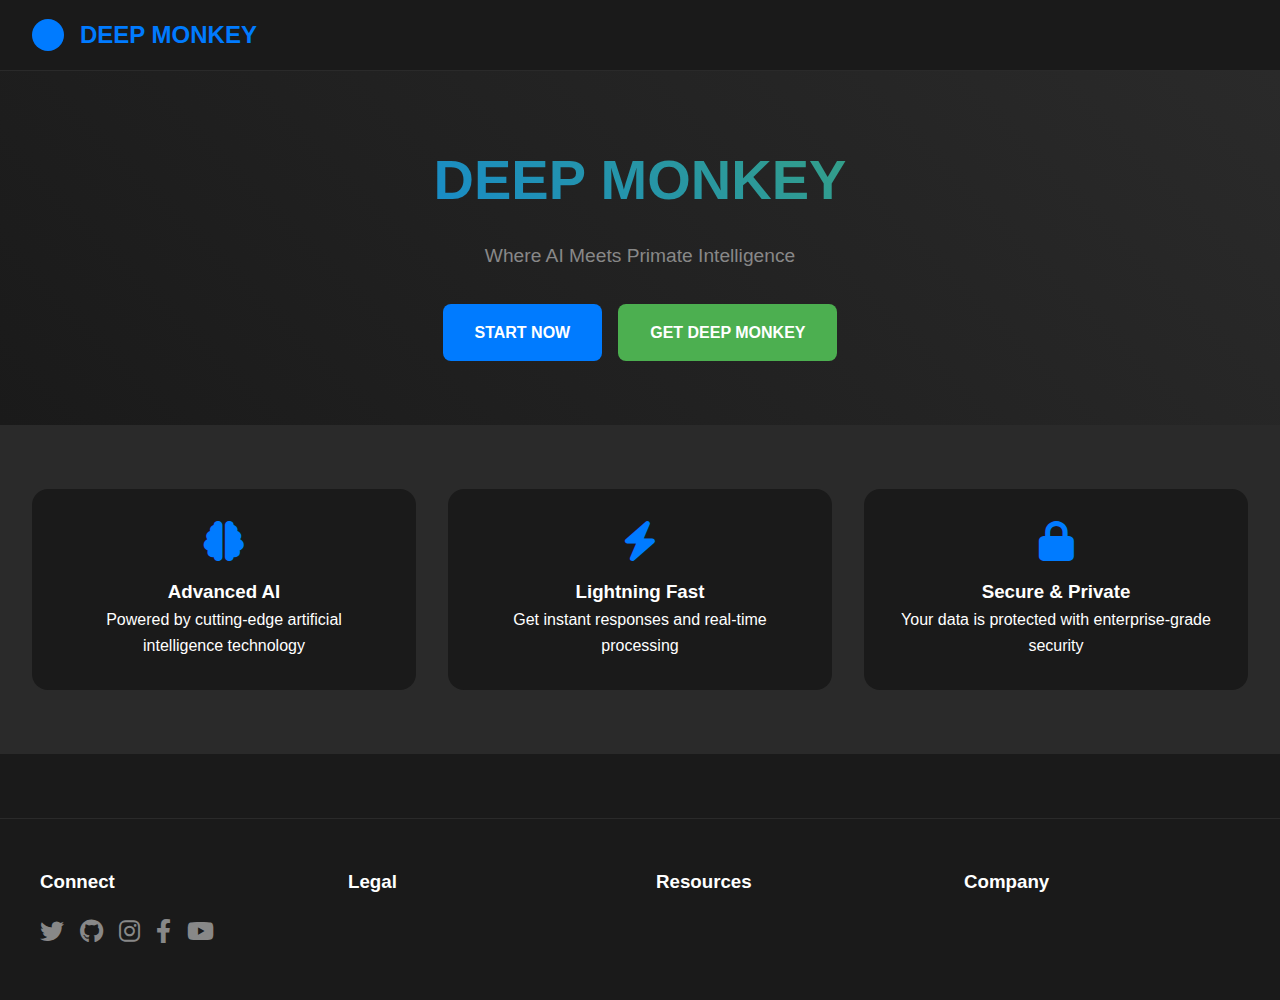
==== index.html @ 63c3759b "Initial commit18" ====
<!DOCTYPE html>
<html lang="en">
<head>
    <meta charset="UTF-8">
    <meta name="viewport" content="width=device-width, initial-scale=1.0">
    <title>DeepMonkey - AI Meets Primate Intelligence</title>
    <link href="https://cdnjs.cloudflare.com/ajax/libs/font-awesome/6.0.0/css/all.min.css" rel="stylesheet">
    <style>
        :root {
            --primary-color: #007bff;
            --secondary-color: #4CAF50;
            --dark-bg: #1a1a1a;
            --lighter-dark: #2a2a2a;
            --text-light: #ffffff;
            --text-muted: #888;
        }

        * {
            margin: 0;
            padding: 0;
            box-sizing: border-box;
        }

        body {
            font-family: -apple-system, BlinkMacSystemFont, 'Segoe UI', Roboto, sans-serif;
            line-height: 1.6;
            color: var(--text-light);
            background-color: var(--dark-bg);
        }

        /* Header */
        .header {
            padding: 1rem 2rem;
            display: flex;
            align-items: center;
            justify-content: space-between;
            background-color: var(--dark-bg);
            border-bottom: 1px solid var(--lighter-dark);
        }

        .logo-container {
            display: flex;
            align-items: center;
            gap: 1rem;
        }

        .logo-icon {
            width: 32px;
            height: 32px;
            background-color: var(--primary-color);
            border-radius: 50%;
        }

        .logo-text {
            font-size: 1.5rem;
            font-weight: bold;
            color: var(--primary-color);
        }

        /* Hero Section */
        .hero {
            text-align: center;
            padding: 4rem 2rem;
            background: linear-gradient(45deg, var(--dark-bg), var(--lighter-dark));
        }

        .hero h1 {
            font-size: 3.5rem;
            margin-bottom: 1rem;
            background: linear-gradient(45deg, var(--primary-color), var(--secondary-color));
            -webkit-background-clip: text;
            -webkit-text-fill-color: transparent;
        }

        .hero p {
            font-size: 1.2rem;
            color: var(--text-muted);
            margin-bottom: 2rem;
        }

        /* Buttons */
        .button-container {
            display: flex;
            gap: 1rem;
            justify-content: center;
            margin-top: 2rem;
        }

        .button {
            padding: 1rem 2rem;
            border-radius: 0.5rem;
            font-weight: bold;
            text-decoration: none;
            transition: transform 0.2s;
        }

        .button:hover {
            transform: translateY(-2px);
        }

        .button-primary {
            background-color: var(--primary-color);
            color: white;
        }

        .button-secondary {
            background-color: var(--secondary-color);
            color: white;
        }

        /* Features Section */
        .features {
            padding: 4rem 2rem;
            display: grid;
            grid-template-columns: repeat(auto-fit, minmax(300px, 1fr));
            gap: 2rem;
            background-color: var(--lighter-dark);
        }

        .feature-card {
            padding: 2rem;
            border-radius: 1rem;
            background-color: var(--dark-bg);
            text-align: center;
        }

        .feature-card i {
            font-size: 2.5rem;
            color: var(--primary-color);
            margin-bottom: 1rem;
        }

        /* Footer */
        .footer {
            background-color: var(--dark-bg);
            padding: 3rem 2rem;
            margin-top: 4rem;
            border-top: 1px solid var(--lighter-dark);
        }

        .footer-content {
            max-width: 1200px;
            margin: 0 auto;
            display: grid;
            grid-template-columns: repeat(4, 1fr);
            gap: 2rem;
        }

        .footer-section h3 {
            color: var(--text-light);
            margin-bottom: 1rem;
        }

        .footer-section ul {
            list-style: none;
        }

        .footer-section ul li {
            margin-bottom: 0.5rem;
        }

        .footer-section a {
            color: var(--text-muted);
            text-decoration: none;
            transition: color 0.2s;
        }

        .footer-section a:hover {
            color: var(--primary-color);
        }

        .social-icons {
            display: flex;
            gap: 1rem;
        }

        .social-icons a {
            color: var(--text-muted);
            font-size: 1.5rem;
            transition: color 0.2s;
        }

        .social-icons a:hover {
            color: var(--primary-color);
        }

        @media (max-width: 768px) {
            .footer-content {
                grid-template-columns: repeat(2, 1fr);
            }
            
            .button-container {
                flex-direction: column;
                align-items: center;
            }
        }

        @media (max-width: 480px) {
            .footer-content {
                grid-template-columns: 1fr;
            }
        }
    </style>
</head>
<body>
    <header class="header">
        <div class="logo-container">
            <div class="logo-icon"></div>
            <div class="logo-text">DEEP MONKEY</div>
        </div>
    </header>

    <section class="hero">
        <h1>DEEP MONKEY</h1>
        <p>Where AI Meets Primate Intelligence</p>
        <div class="button-container">
            <a href="chat.html" class="button button-primary">START NOW</a>
            <a href="store.html" class="button button-secondary">GET DEEP MONKEY</a>
        </div>
    </section>

    <section class="features">
        <div class="feature-card">
            <i class="fas fa-brain"></i>
            <h3>Advanced AI</h3>
            <p>Powered by cutting-edge artificial intelligence technology</p>
        </div>
        <div class="feature-card">
            <i class="fas fa-bolt"></i>
            <h3>Lightning Fast</h3>
            <p>Get instant responses and real-time processing</p>
        </div>
        <div class="feature-card">
            <i class="fas fa-lock"></i>
            <h3>Secure & Private</h3>
            <p>Your data is protected with enterprise-grade security</p>
        </div>
    </section>

    <footer class="footer">
        <div class="footer-content">
            <div class="footer-section">
                <h3>Connect</h3>
                <div class="social-icons">
                    <a href="https://x.com/DeepMonkeychat"><i class="fab fa-twitter"></i></a>
                    <a href="https://github.com/deepmonkeydev"><i class="fab fa-github"></i></a>
                    <a href="https://www.instagram.com/deepmonkeydev"><i class="fab fa-instagram"></i></a>
                    <a href="https://www.facebook.com/profile.php?id=61572507521822"><i class="fab fa-facebook-f"></i></a>
                    <a href="https://www.youtube.com/@DeepMonkey-i9e"><i class="fab fa-youtube"></i></a>
                </div>
            </div>
            <div class="footer-section">
                <h3>Legal</h3>
                <ul>

                </ul>
            </div>
            <div class="footer-section">
                <h3>Resources</h3>
                <ul>
                 
                </ul>
            </div>
            <div class="footer-section">
                <h3>Company</h3>
                <ul>
                  
                </ul>
            </div>
        </div>
    </footer>
</body>
</html>
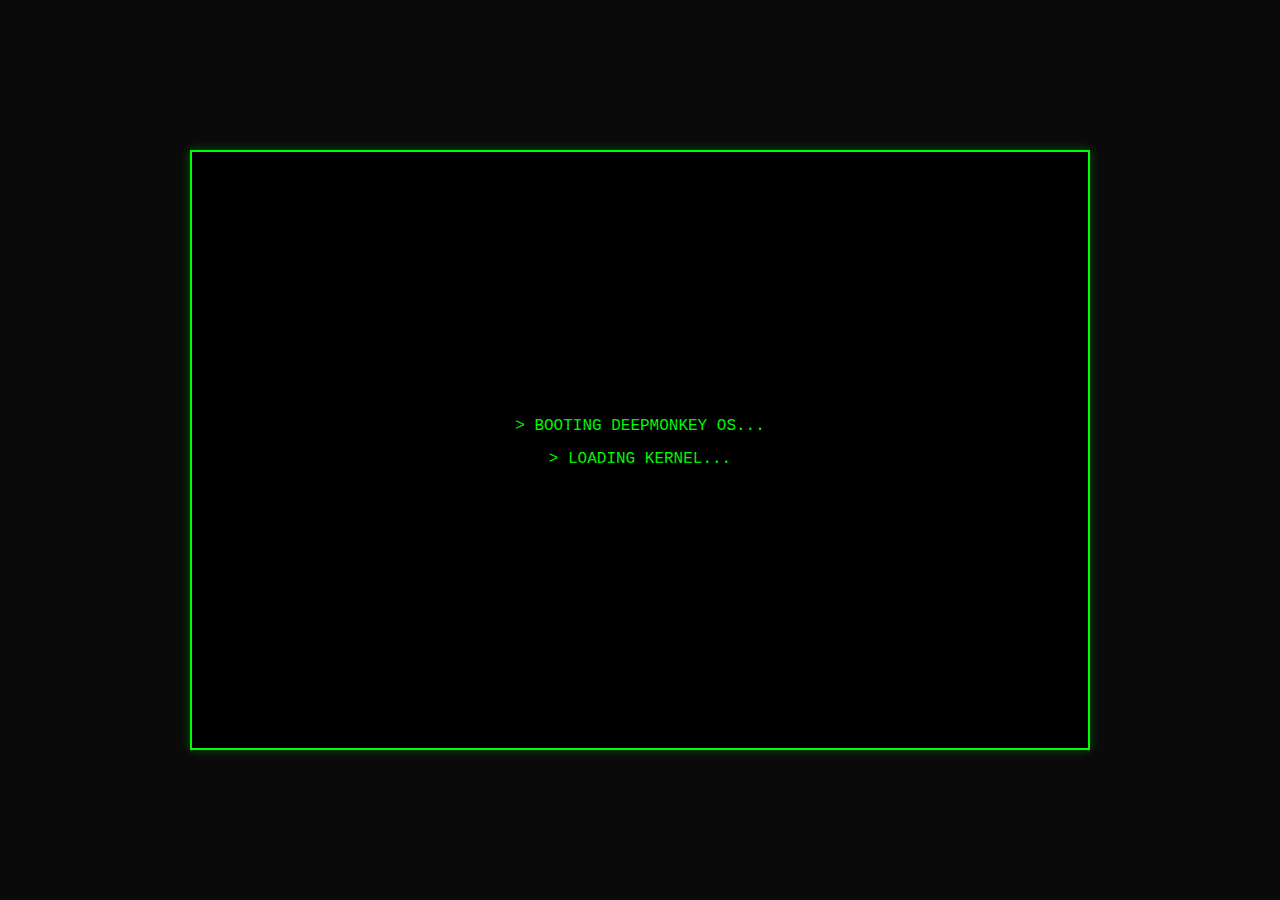
==== commit 5158fdc4: "Initial commit" ====
--- a/index.html
+++ b/index.html
@@ -3,271 +3,185 @@
 <head>
     <meta charset="UTF-8">
     <meta name="viewport" content="width=device-width, initial-scale=1.0">
-    <title>DeepMonkey - AI Meets Primate Intelligence</title>
-    <link href="https://cdnjs.cloudflare.com/ajax/libs/font-awesome/6.0.0/css/all.min.css" rel="stylesheet">
-    <style>
-        :root {
-            --primary-color: #007bff;
-            --secondary-color: #4CAF50;
-            --dark-bg: #1a1a1a;
-            --lighter-dark: #2a2a2a;
-            --text-light: #ffffff;
-            --text-muted: #888;
+    <title>Terminal Theme Demo</title>
+    <link rel="stylesheet" href="styles.css">
+</head>
+<body>
+    <div class="terminal">
+        <div class="boot-screen" id="boot-screen">
+            <p id="boot-line-1" style="display: none;">> Booting deepMonkey OS...</p>
+            <p id="boot-line-2" style="display: none;">> Loading kernel...</p>
+            <p id="boot-line-3" style="display: none;">> Initializing drivers...</p>
+            <p id="boot-line-4" style="display: none;">> System time: <span id="boot-time"></span></p>
+            <p id="boot-line-5" style="display: none;">> System check complete...</p>
+            <p id="boot-line-6" style="display: none;">> Loading DeepMonkey.Chat...</p>
+            <p id="boot-line-7" style="display: none;" class="error">SYSTEM: HALT</p>
+        </div>
+
+        <div class="main-interface" id="main-interface" style="display: none;">
+            <button class="hamburger" aria-label="Open menu">≡</button>
+            <div class="menu-bar" id="menu-bar">
+                <ul>
+                    <li><a href="#" data-content="main">FILE</a></li>
+                    <li><a href="#" data-content="edit">EDIT</a></li>
+                    <li><a href="#" data-content="run">RUN</a></li>
+                    <li><a href="#" data-content="contact">HELP</a></li>
+                </ul>
+            </div>
+
+            <div class="screen">
+                <div class="content" id="main-content" style="display: none;">
+                    <p></p>
+                    <p></p>
+                    <p></p>
+                </div>
+                <div class="content" id="edit-content" style="display: none;">
+                    <p>> EDIT MODE</p>
+                    <p>EDIT COMMANDS COMING SOON.</p>
+                </div>
+                <div class="content" id="run-content" style="display: none;">
+                    <p>> RUN MODE</p>
+                    <p>RUN COMMANDS COMING SOON.</p>
+                </div>
+                <div class="content" id="contact-content" style="display: none;">
+                    <p>> CONTACT US</p>
+                    <p>TYPE 'EMAIL' TO REACH OUT.</p>
+                </div>
+                <div class="content" id="credit-warning" style="display: none;">
+                    &nbsp;
+                    &nbsp;
+                    &nbsp;
+                    &nbsp;
+                    &nbsp;
+                    &nbsp;
+                    &nbsp;
+                    &nbsp;
+                    <p style="color: #FF0000;">SYSTEM: HALT</p>
+                    <p style="color: #FF0000;">PLEASE LOAD MORE CREDITS</p>
+                    <p style="color: #FF0000;">BTC WALLET: 34xZB66ai2Zi9w5tqdQ6mmktQCW9hbXGej
+                    </p>
+                </div>
+            </div>
+
+            <div class="wavy-line"></div>
+            <hr class="divider">
+
+            <footer class="bottom-row">
+                <div class="prompt">
+                    <span>(deepMonkey) :</span>
+                    <input type="text" maxlength="12" class="input-prompt" placeholder="_">
+                </div>
+                <div class="time-date" id="time-date">
+                    <div id="date"></div>
+                    <div id="time"></div>
+                </div>
+            </footer>
+        </div>
+    </div>
+
+    <script>
+        // Boot sequence
+        const bootScreen = document.getElementById('boot-screen');
+        const mainInterface = document.getElementById('main-interface');
+        const bootLines = [
+            document.getElementById('boot-line-1'),
+            document.getElementById('boot-line-2'),
+            document.getElementById('boot-line-3'),
+            document.getElementById('boot-line-4'),
+            document.getElementById('boot-line-5'),
+            document.getElementById('boot-line-6'),
+            document.getElementById('boot-line-7')
+        ];
+        const bootTime = document.getElementById('boot-time');
+
+        function updateBootTime() {
+            const now = new Date();
+            bootTime.textContent = `${now.getMonth() + 1}/${now.getDate()}/${now.getFullYear()} ${now.toLocaleTimeString('en-US', { hour12: false })}`;
         }
 
-        * {
-            margin: 0;
-            padding: 0;
-            box-sizing: border-box;
+        let delay = 0;
+        bootLines.forEach((line, index) => {
+            setTimeout(() => {
+                line.style.display = 'block';
+                if (index === 3) updateBootTime(); // Update time on "System time" line (now line 4)
+            }, delay);
+            delay += 600; // 0.6 seconds between each line
+        });
+
+        // Fade out boot screen and show main interface with credit warning
+        setTimeout(() => {
+            bootScreen.style.opacity = '0';
+            setTimeout(() => {
+                bootScreen.style.display = 'none';
+                mainInterface.style.display = 'block';
+                mainInterface.style.opacity = '1';
+                // Show the main content by default
+                document.getElementById('main-content').style.display = 'block';
+                // Show the credit warning after a short delay
+                setTimeout(() => {
+                    document.getElementById('credit-warning').style.display = 'block';
+                }, 1000); // Delay 1 second to allow main content to appear first
+            }, 500); // Fade transition duration
+        }, delay + 1200); // After last line + 1.2s to emphasize error
+
+        // Live time and date update for main interface
+        function updateTimeDate() {
+            const now = new Date();
+            document.getElementById('date').textContent = `${now.getMonth() + 1}/${now.getDate()}/${now.getFullYear()}`;
+            document.getElementById('time').textContent = now.toLocaleTimeString('en-US', { hour12: false });
         }
+        setInterval(updateTimeDate, 1000);
+        updateTimeDate();
 
-        body {
-            font-family: -apple-system, BlinkMacSystemFont, 'Segoe UI', Roboto, sans-serif;
-            line-height: 1.6;
-            color: var(--text-light);
-            background-color: var(--dark-bg);
-        }
+        // Menu bar functionality
+        const hamburger = document.querySelector('.hamburger');
+        const menuBar = document.querySelector('.menu-bar');
+        const links = document.querySelectorAll('.menu-bar a');
+        const contents = document.querySelectorAll('.content');
+        const inputPrompt = document.querySelector('.input-prompt');
 
-        /* Header */
-        .header {
-            padding: 1rem 2rem;
-            display: flex;
-            align-items: center;
-            justify-content: space-between;
-            background-color: var(--dark-bg);
-            border-bottom: 1px solid var(--lighter-dark);
-        }
+        hamburger.addEventListener('click', () => {
+            menuBar.classList.toggle('active');
+        });
 
-        .logo-container {
-            display: flex;
-            align-items: center;
-            gap: 1rem;
-        }
+        links.forEach(link => {
+            link.addEventListener('click', (e) => {
+                e.preventDefault();
+                const contentId = link.getAttribute('data-content') + '-content';
+                contents.forEach(content => content.style.display = 'none');
+                document.getElementById(contentId).style.display = 'block';
+                // Hide credit warning when navigating away
+                if (contentId !== 'credit-warning') {
+                    document.getElementById('credit-warning').style.display = 'none';
+                }
+                menuBar.classList.remove('active');
+                inputPrompt.value = '';
+            });
+        });
 
-        .logo-icon {
-            width: 32px;
-            height: 32px;
-            background-color: var(--primary-color);
-            border-radius: 50%;
-        }
+        document.addEventListener('click', (e) => {
+            if (!hamburger.contains(e.target) && !menuBar.contains(e.target)) {
+                menuBar.classList.remove('active');
+            }
+        });
 
-        .logo-text {
-            font-size: 1.5rem;
-            font-weight: bold;
-            color: var(--primary-color);
-        }
+        // Input functionality
+        inputPrompt.addEventListener('keypress', (e) => {
+            if (e.key === 'Enter') {
+                const command = inputPrompt.value.toUpperCase();
+                if (command === 'EMAIL') {
+                    alert('Email functionality coming soon!');
+                }
+                inputPrompt.value = '';
+            }
+        });
 
-        /* Hero Section */
-        .hero {
-            text-align: center;
-            padding: 4rem 2rem;
-            background: linear-gradient(45deg, var(--dark-bg), var(--lighter-dark));
-        }
-
-        .hero h1 {
-            font-size: 3.5rem;
-            margin-bottom: 1rem;
-            background: linear-gradient(45deg, var(--primary-color), var(--secondary-color));
-            -webkit-background-clip: text;
-            -webkit-text-fill-color: transparent;
-        }
-
-        .hero p {
-            font-size: 1.2rem;
-            color: var(--text-muted);
-            margin-bottom: 2rem;
-        }
-
-        /* Buttons */
-        .button-container {
-            display: flex;
-            gap: 1rem;
-            justify-content: center;
-            margin-top: 2rem;
-        }
-
-        .button {
-            padding: 1rem 2rem;
-            border-radius: 0.5rem;
-            font-weight: bold;
-            text-decoration: none;
-            transition: transform 0.2s;
-        }
-
-        .button:hover {
-            transform: translateY(-2px);
-        }
-
-        .button-primary {
-            background-color: var(--primary-color);
-            color: white;
-        }
-
-        .button-secondary {
-            background-color: var(--secondary-color);
-            color: white;
-        }
-
-        /* Features Section */
-        .features {
-            padding: 4rem 2rem;
-            display: grid;
-            grid-template-columns: repeat(auto-fit, minmax(300px, 1fr));
-            gap: 2rem;
-            background-color: var(--lighter-dark);
-        }
-
-        .feature-card {
-            padding: 2rem;
-            border-radius: 1rem;
-            background-color: var(--dark-bg);
-            text-align: center;
-        }
-
-        .feature-card i {
-            font-size: 2.5rem;
-            color: var(--primary-color);
-            margin-bottom: 1rem;
-        }
-
-        /* Footer */
-        .footer {
-            background-color: var(--dark-bg);
-            padding: 3rem 2rem;
-            margin-top: 4rem;
-            border-top: 1px solid var(--lighter-dark);
-        }
-
-        .footer-content {
-            max-width: 1200px;
-            margin: 0 auto;
-            display: grid;
-            grid-template-columns: repeat(4, 1fr);
-            gap: 2rem;
-        }
-
-        .footer-section h3 {
-            color: var(--text-light);
-            margin-bottom: 1rem;
-        }
-
-        .footer-section ul {
-            list-style: none;
-        }
-
-        .footer-section ul li {
-            margin-bottom: 0.5rem;
-        }
-
-        .footer-section a {
-            color: var(--text-muted);
-            text-decoration: none;
-            transition: color 0.2s;
-        }
-
-        .footer-section a:hover {
-            color: var(--primary-color);
-        }
-
-        .social-icons {
-            display: flex;
-            gap: 1rem;
-        }
-
-        .social-icons a {
-            color: var(--text-muted);
-            font-size: 1.5rem;
-            transition: color 0.2s;
-        }
-
-        .social-icons a:hover {
-            color: var(--primary-color);
-        }
-
-        @media (max-width: 768px) {
-            .footer-content {
-                grid-template-columns: repeat(2, 1fr);
-            }
-            
-            .button-container {
-                flex-direction: column;
-                align-items: center;
-            }
-        }
-
-        @media (max-width: 480px) {
-            .footer-content {
-                grid-template-columns: 1fr;
-            }
-        }
-    </style>
-</head>
-<body>
-    <header class="header">
-        <div class="logo-container">
-            <div class="logo-icon"></div>
-            <div class="logo-text">DEEP MONKEY</div>
-        </div>
-    </header>
-
-    <section class="hero">
-        <h1>DEEP MONKEY</h1>
-        <p>Where AI Meets Primate Intelligence</p>
-        <div class="button-container">
-            <a href="chat.html" class="button button-primary">START NOW</a>
-            <a href="store.html" class="button button-secondary">GET DEEP MONKEY</a>
-        </div>
-    </section>
-
-    <section class="features">
-        <div class="feature-card">
-            <i class="fas fa-brain"></i>
-            <h3>Advanced AI</h3>
-            <p>Powered by cutting-edge artificial intelligence technology</p>
-        </div>
-        <div class="feature-card">
-            <i class="fas fa-bolt"></i>
-            <h3>Lightning Fast</h3>
-            <p>Get instant responses and real-time processing</p>
-        </div>
-        <div class="feature-card">
-            <i class="fas fa-lock"></i>
-            <h3>Secure & Private</h3>
-            <p>Your data is protected with enterprise-grade security</p>
-        </div>
-    </section>
-
-    <footer class="footer">
-        <div class="footer-content">
-            <div class="footer-section">
-                <h3>Connect</h3>
-                <div class="social-icons">
-                    <a href="https://x.com/DeepMonkeychat"><i class="fab fa-twitter"></i></a>
-                    <a href="https://github.com/deepmonkeydev"><i class="fab fa-github"></i></a>
-                    <a href="https://www.instagram.com/deepmonkeydev"><i class="fab fa-instagram"></i></a>
-                    <a href="https://www.facebook.com/profile.php?id=61572507521822"><i class="fab fa-facebook-f"></i></a>
-                    <a href="https://www.youtube.com/@DeepMonkey-i9e"><i class="fab fa-youtube"></i></a>
-                </div>
-            </div>
-            <div class="footer-section">
-                <h3>Legal</h3>
-                <ul>
-
-                </ul>
-            </div>
-            <div class="footer-section">
-                <h3>Resources</h3>
-                <ul>
-                 
-                </ul>
-            </div>
-            <div class="footer-section">
-                <h3>Company</h3>
-                <ul>
-                  
-                </ul>
-            </div>
-        </div>
-    </footer>
+        // Button interactivity
+        document.querySelectorAll('.content button').forEach(btn => {
+            btn.addEventListener('click', () => {
+                alert(`You clicked: ${btn.textContent}`);
+            });
+        });
+    </script>
 </body>
 </html>--- a/styles.css
+++ b/styles.css
@@ -0,0 +1,304 @@
+/* Reset default styles */
+* {
+    margin: 0;
+    padding: 0;
+    box-sizing: border-box;
+}
+
+body {
+    background-color: #0A0A0A;
+    display: flex;
+    justify-content: center;
+    align-items: center;
+    min-height: 100vh;
+    cursor: url('data:image/svg+xml;utf8,<svg xmlns="http://www.w3.org/2000/svg" width="16" height="16" viewBox="0 0 16 16"><rect width="16" height="16" fill="%2300FF00"/></svg>') 8 8, auto;
+}
+
+/* Terminal container */
+.terminal {
+    width: 90vw;
+    max-width: 900px;
+    height: 80vh;
+    max-height: 600px;
+    background-color: #000000;
+    border: 2px solid #00FF00;
+    box-shadow: 0 0 10px rgba(0, 255, 0, 0.3);
+    font-family: 'Courier New', Courier, monospace;
+    color: #00FF00;
+    text-transform: uppercase;
+    position: relative;
+    overflow: hidden;
+    animation: flicker 0.1s infinite alternate;
+}
+
+/* CRT scanline effect */
+.terminal::after {
+    content: '';
+    position: absolute;
+    top: 0;
+    left: 0;
+    width: 100%;
+    height: 100%;
+    background: repeating-linear-gradient(
+        0deg,
+        rgba(0, 0, 0, 0.1),
+        rgba(0, 0, 0, 0.1) 2px,
+        transparent 2px,
+        transparent 4px
+    );
+    pointer-events: none;
+}
+
+/* Boot screen */
+.boot-screen {
+    padding: 20px;
+    height: 100%;
+    display: flex;
+    flex-direction: column;
+    justify-content: center;
+    align-items: center;
+    transition: opacity 0.5s ease;
+    opacity: 1;
+}
+
+.boot-screen p {
+    margin-bottom: 15px;
+}
+
+/* Error message styling */
+.boot-screen .error {
+    color: #FF0000;
+    font-weight: bold;
+    animation: blink 0.5s step-end infinite;
+}
+
+/* Blinking animation for error */
+@keyframes blink {
+    50% { opacity: 0; }
+}
+
+/* Main interface */
+.main-interface {
+    height: 100%;
+    display: flex;
+    flex-direction: column;
+    opacity: 0;
+    transition: opacity 0.5s ease;
+}
+
+/* Hamburger menu button */
+.hamburger {
+    position: absolute;
+    top: 10px;
+    left: 10px;
+    background-color: #000000;
+    color: #00FF00;
+    border: 1px solid #00FF00;
+    font-size: 1.5em;
+    padding: 5px 10px;
+    cursor: pointer;
+    transition: background-color 0.2s ease;
+}
+
+.hamburger:hover {
+    background-color: #00FF00;
+    color: #000000;
+}
+
+/* Menu bar */
+.menu-bar {
+    position: absolute;
+    top: 0;
+    left: 0;
+    width: 100%;
+    background-color: transparent;
+    display: none;
+}
+
+.menu-bar.active {
+    display: block;
+}
+
+.menu-bar ul {
+    list-style: none;
+    display: flex;
+    justify-content: flex-start;
+    padding: 10px 60px;
+}
+
+.menu-bar ul li {
+    margin-right: 30px;
+}
+
+.menu-bar ul li a {
+    color: #00FF00;
+    text-decoration: none;
+    padding: 5px;
+}
+
+.menu-bar ul li a:hover {
+    background-color: #00FF00;
+    color: #000000;
+}
+
+/* Screen area */
+.screen {
+    padding: 10px;
+    flex-grow: 1;
+    display: flex;
+    justify-content: center;
+    align-items: center;
+    width: 100%;
+    height: calc(100% - 60px); /* Adjust for footer and wavy line */
+    position: relative;
+}
+
+/* Content */
+.content {
+    display: flex;
+    flex-direction: column;
+    justify-content: center;
+    align-items: center;
+    text-align: center;
+    width: 100%;
+    height: 100%;
+    margin: 0;
+}
+
+/* Credit warning styling */
+#credit-warning {
+    position: absolute;
+    top: 50%; /* Center vertically within terminal */
+    left: 50%; /* Center horizontally within terminal */
+    transform: translate(-50%, -50%); /* Exact centering */
+    text-align: center;
+    animation: flash 1s infinite; /* Flash animation */
+    z-index: 10; /* Ensure it stays above other content */
+    width: 80%; /* Constrain width to avoid edge overflow */
+    margin: 0 auto; /* Center horizontally within constrained width */
+}
+
+#credit-warning p {
+    color: #FF0000; /* Red text */
+    font-weight: bold; /* Bold text */
+    font-size: 1.5em; /* Slightly larger text */
+    margin: 10px 0; /* Increased margin for spacing */
+    white-space: nowrap; /* Prevent text wrapping */
+}
+
+/* Flashing animation for credit warning */
+@keyframes flash {
+    0% { opacity: 1; }
+    50% { opacity: 0; }
+    100% { opacity: 1; }
+}
+
+/* Horizontal divider */
+.divider {
+    border: 0;
+    border-top: 1px solid #00FF00;
+    margin: 0 20px;
+}
+
+/* Wavy line */
+.wavy-line {
+    position: absolute;
+    bottom: 60px; /* Position above footer */
+    left: 0;
+    width: 100%;
+    height: 20px;
+    background: linear-gradient(to right, #00FF00, #00FF00) padding-box,
+                repeating-linear-gradient(
+                    -45deg,
+                    transparent 0,
+                    transparent 10px,
+                    #00FF00 10px,
+                    #00FF00 20px
+                ) border-box;
+    background-size: 100% 100%;
+    pointer-events: none;
+}
+
+/* Footer (bottom row) */
+.bottom-row {
+    display: flex;
+    justify-content: space-between;
+    align-items: center;
+    padding: 10px 20px;
+    background-color: #000000;
+    position: absolute;
+    bottom: 0;
+    width: 100%;
+    height: 40px; /* Fixed height for footer */
+}
+
+/* Prompt */
+.prompt {
+    font-size: 1.2em;
+    display: flex;
+    align-items: center;
+}
+
+.input-prompt {
+    background-color: #000000;
+    color: #00FF00;
+    border: none;
+    font-family: 'Courier New', Courier, monospace;
+    font-size: 1.2em;
+    text-transform: uppercase;
+    width: 20ch;
+    padding: 0;
+    margin-left: 5px;
+    outline: none;
+}
+
+.input-prompt::placeholder {
+    color: #00FF00;
+    opacity: 0.7;
+}
+
+.input-prompt:focus {
+    border-bottom: 1px solid #00FF00;
+}
+
+/* Buttons */
+button {
+    background-color: #000000;
+    color: #00FF00;
+    border: 1px solid #00FF00;
+    padding: 5px 10px;
+    margin-right: 10px;
+    cursor: pointer;
+    transition: background-color 0.2s ease;
+}
+
+button:hover {
+    background-color: #00FF00;
+    color: #000000;
+}
+
+/* Links */
+.content a {
+    color: #00FF00;
+    text-decoration: underline;
+}
+
+.content a:hover {
+    color: #00CC00;
+}
+
+/* Time and Date */
+.time-date {
+    font-size: 1.2em;
+    display: flex;
+    flex-direction: column;
+    align-items: flex-end;
+    line-height: 1.2;
+}
+
+/* Flicker effect */
+@keyframes flicker {
+    0% { opacity: 1; }
+    50% { opacity: 0.95; }
+    100% { opacity: 1; }
+}